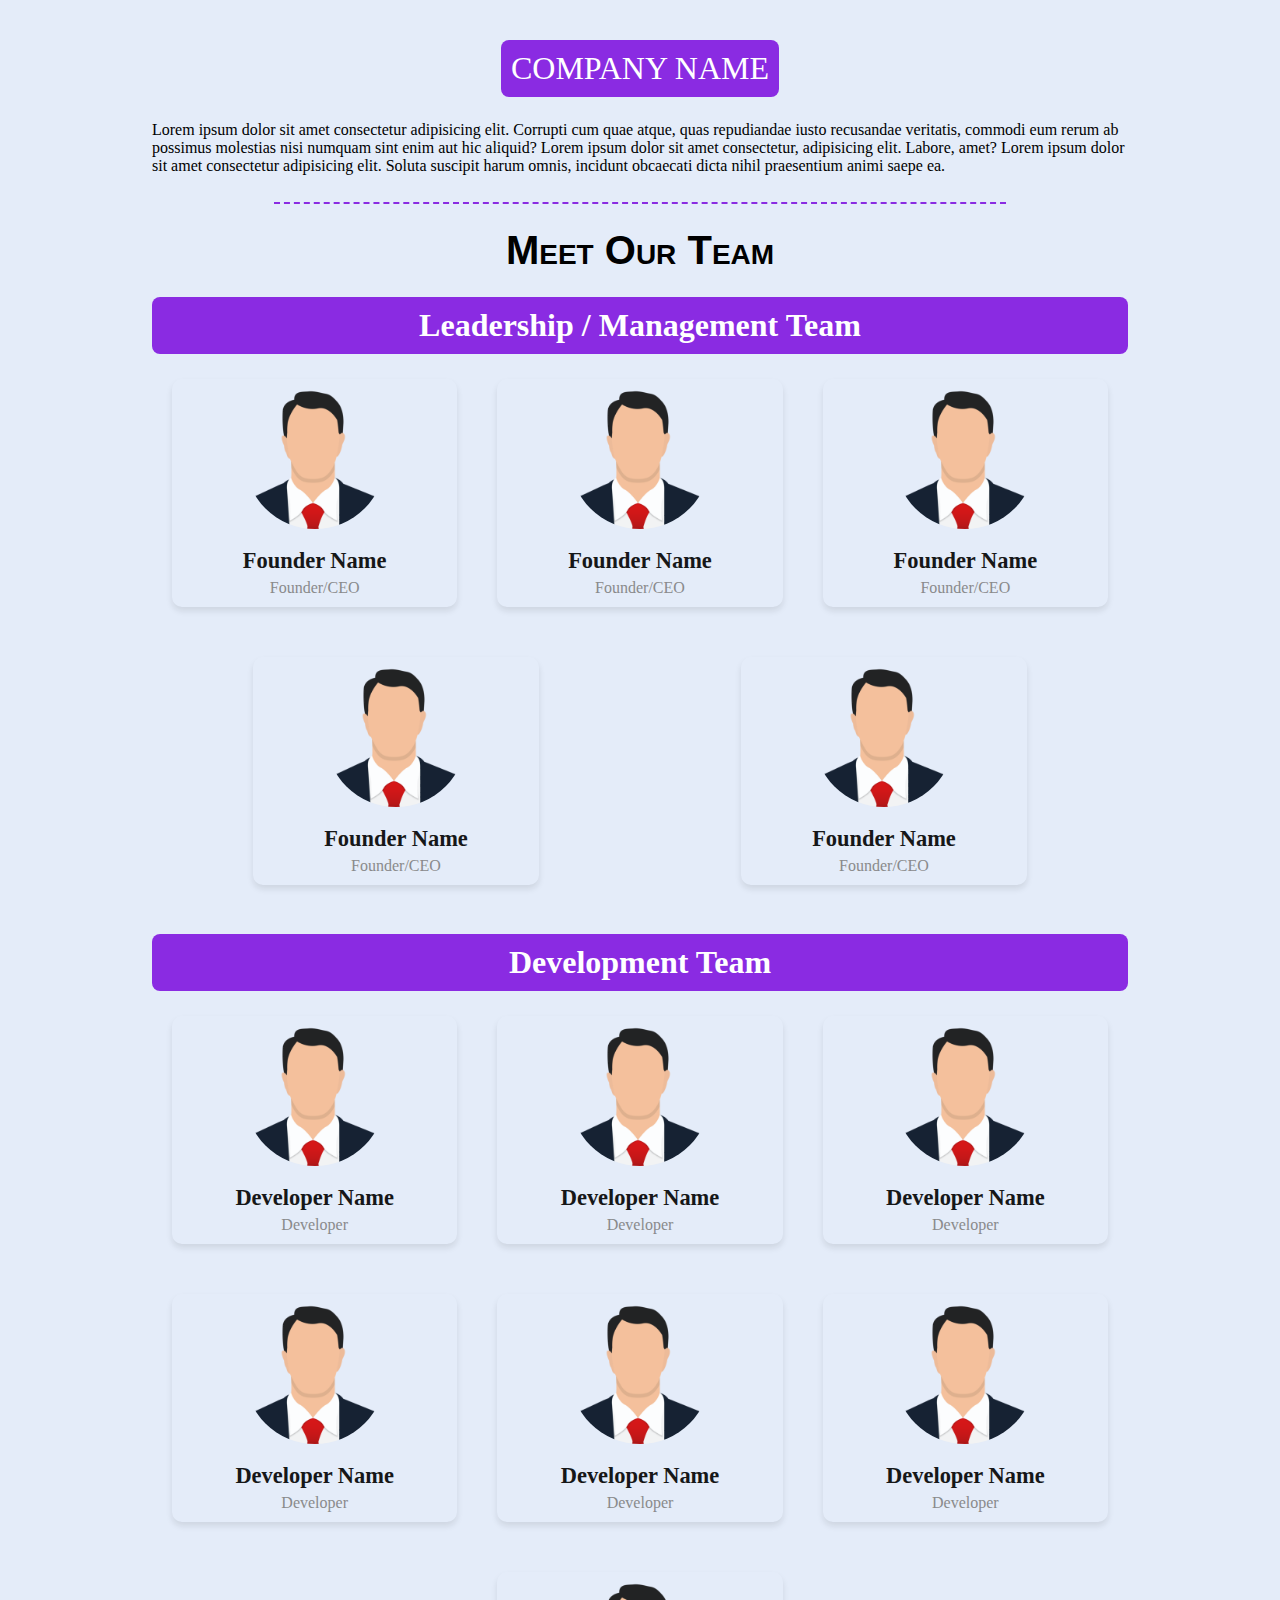
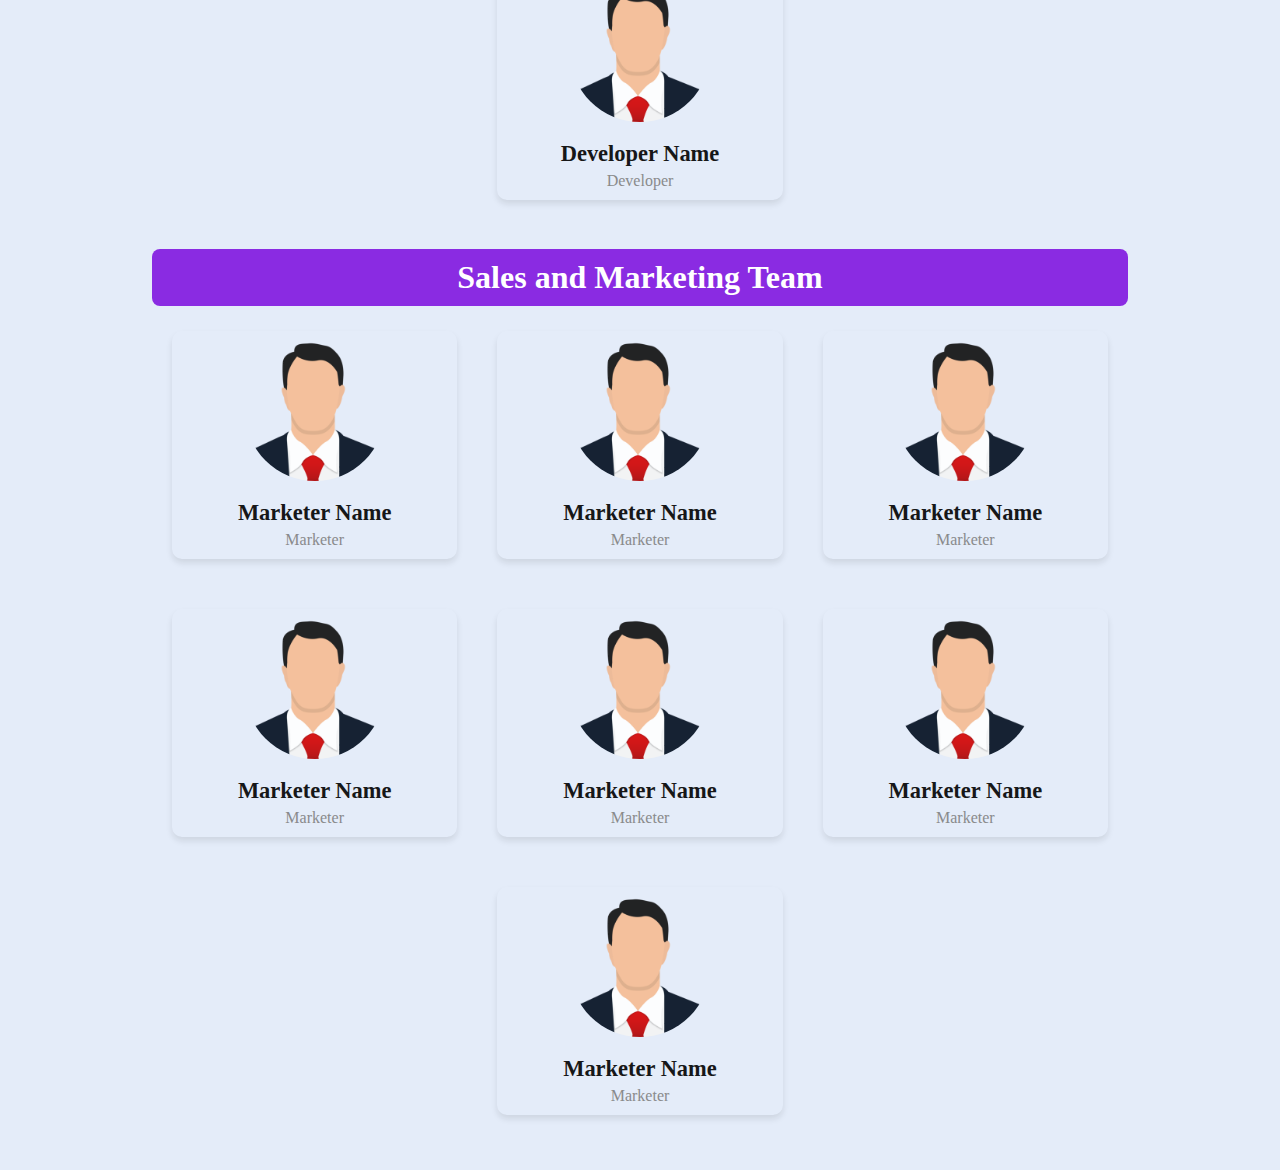
==== task-1/index.html @ cfe49f76 "first commit" ====
<!DOCTYPE html>
<html lang="en">

<head>
    <meta charset="UTF-8">
    <meta name="viewport" content="width=device-width, initial-scale=1.0">
    <title>Our Team</title>
    <link rel="stylesheet" href="styles.css">
</head>

<body>
    <div class="container">
        <section class="team-member" id="team">
            <div class="title">
                COMPANY NAME
            </div>
            <div class="description">
                Lorem ipsum dolor sit amet consectetur adipisicing elit. Corrupti cum quae atque, quas repudiandae iusto
                recusandae veritatis, commodi eum rerum ab possimus molestias nisi numquam sint enim aut hic aliquid?
                Lorem ipsum dolor sit amet consectetur, adipisicing elit. Labore, amet?
                Lorem ipsum dolor sit amet consectetur adipisicing elit. Soluta suscipit harum omnis, incidunt obcaecati
                dicta nihil praesentium animi saepe ea.
            </div>
            <div class="line"></div>
            <div class="team__title">
                Meet Our Team
            </div>
            <div class="team__department">
                <h1 class="department__title">Leadership / Management Team</h1>
                <div class="member">
                    <div class="member__photo">
                        <img src="./avatar.png" alt="member_pic">
                    </div>
                    <div class="member__name">
                        <h3>Founder Name</h3>
                    </div>
                    <div class="member__designation"><span>Founder/CEO</span></div>
                </div>
                <div class="member">
                    <div class="member__photo">
                        <img src="./avatar.png" alt="member_pic">
                    </div>
                    <div class="member__name">
                        <h3>Founder Name</h3>
                    </div>
                    <div class="member__designation"><span>Founder/CEO</span></div>
                </div>
                <div class="member">
                    <div class="member__photo">
                        <img src="./avatar.png" alt="member_pic">
                    </div>
                    <div class="member__name">
                        <h3>Founder Name</h3>
                    </div>
                    <div class="member__designation"><span>Founder/CEO</span></div>
                </div>
                <div class="member">
                    <div class="member__photo">
                        <img src="./avatar.png" alt="member_pic">
                    </div>
                    <div class="member__name">
                        <h3>Founder Name</h3>
                    </div>
                    <div class="member__designation"><span>Founder/CEO</span></div>
                </div>
                <div class="member">
                    <div class="member__photo">
                        <img src="./avatar.png" alt="member_pic">
                    </div>
                    <div class="member__name">
                        <h3>Founder Name</h3>
                    </div>
                    <div class="member__designation"><span>Founder/CEO</span></div>
                </div>
                <!-- Add more member cards as needed -->
            </div>
            <div class="team__department">
                <h1 class="department__title">Development Team</h1>
                <div class="member">
                    <div class="member__photo">
                        <img src="./avatar.png" alt="member_pic">
                    </div>
                    <div class="member__name">
                        <h3>Developer Name</h3>
                    </div>
                    <div class="member__designation"><span>Developer</span></div>
                </div>
                <div class="member">
                    <div class="member__photo">
                        <img src="./avatar.png" alt="member_pic">
                    </div>
                    <div class="member__name">
                        <h3>Developer Name</h3>
                    </div>
                    <div class="member__designation"><span>Developer</span></div>
                </div>
                <div class="member">
                    <div class="member__photo">
                        <img src="./avatar.png" alt="member_pic">
                    </div>
                    <div class="member__name">
                        <h3>Developer Name</h3>
                    </div>
                    <div class="member__designation"><span>Developer</span></div>
                </div>
                <div class="member">
                    <div class="member__photo">
                        <img src="./avatar.png" alt="member_pic">
                    </div>
                    <div class="member__name">
                        <h3>Developer Name</h3>
                    </div>
                    <div class="member__designation"><span>Developer</span></div>
                </div>
                <div class="member">
                    <div class="member__photo">
                        <img src="./avatar.png" alt="member_pic">
                    </div>
                    <div class="member__name">
                        <h3>Developer Name</h3>
                    </div>
                    <div class="member__designation"><span>Developer</span></div>
                </div>
                <div class="member">
                    <div class="member__photo">
                        <img src="./avatar.png" alt="member_pic">
                    </div>
                    <div class="member__name">
                        <h3>Developer Name</h3>
                    </div>
                    <div class="member__designation"><span>Developer</span></div>
                </div>
                <div class="member">
                    <div class="member__photo">
                        <img src="./avatar.png" alt="member_pic">
                    </div>
                    <div class="member__name">
                        <h3>Developer Name</h3>
                    </div>
                    <div class="member__designation"><span>Developer</span></div>
                </div>
                <!-- Add more member cards as needed -->
            </div>
            <div class="team__department">
                <h1 class="department__title">Sales and Marketing Team</h1>
                <div class="member">
                    <div class="member__photo">
                        <img src="./avatar.png" alt="member_pic">
                    </div>
                    <div class="member__name">
                        <h3>Marketer Name</h3>
                    </div>
                    <div class="member__designation"><span>Marketer</span></div>
                </div>
                <div class="member">
                    <div class="member__photo">
                        <img src="./avatar.png" alt="member_pic">
                    </div>
                    <div class="member__name">
                        <h3>Marketer Name</h3>
                    </div>
                    <div class="member__designation"><span>Marketer</span></div>
                </div>
                <div class="member">
                    <div class="member__photo">
                        <img src="./avatar.png" alt="member_pic">
                    </div>
                    <div class="member__name">
                        <h3>Marketer Name</h3>
                    </div>
                    <div class="member__designation"><span>Marketer</span></div>
                </div>
                <div class="member">
                    <div class="member__photo">
                        <img src="./avatar.png" alt="member_pic">
                    </div>
                    <div class="member__name">
                        <h3>Marketer Name</h3>
                    </div>
                    <div class="member__designation"><span>Marketer</span></div>
                </div>
                <div class="member">
                    <div class="member__photo">
                        <img src="./avatar.png" alt="member_pic">
                    </div>
                    <div class="member__name">
                        <h3>Marketer Name</h3>
                    </div>
                    <div class="member__designation"><span>Marketer</span></div>
                </div>
                <div class="member">
                    <div class="member__photo">
                        <img src="./avatar.png" alt="member_pic">
                    </div>
                    <div class="member__name">
                        <h3>Marketer Name</h3>
                    </div>
                    <div class="member__designation"><span>Marketer</span></div>
                </div>
                <div class="member">
                    <div class="member__photo">
                        <img src="./avatar.png" alt="member_pic">
                    </div>
                    <div class="member__name">
                        <h3>Marketer Name</h3>
                    </div>
                    <div class="member__designation"><span>Marketer</span></div>
                </div>
                <!-- Add more member cards as needed -->
            </div>
        </section>
    </div>
</body>

</html>
---- task-1/styles.css ----
* {
    margin: 0;
    padding: 0;
    box-sizing: border-box;
}

html {
    scroll-behavior: smooth;
}

.container {
    position: relative;
    z-index: -1;
    min-height: 100vh;
    width: 100%;
    padding: 30px;
    background-color: rgb(228, 236, 249);
    background-size: auto;
    background-repeat: repeat;
    background-position: center center;
}

.team-member {
    display: flex;
    flex-direction: column;
    align-items: center;
    gap: 1.5rem;
}

.description {
    width: 80%;
}

.line {
    height: 5px;
    width: 60%;
    border-bottom: 2px dashed blueviolet;
}

.title {
    font-size: 2rem;
    margin-top: 10px;
    padding: 10px;
    background-color: blueviolet;
    color: white;
    width: fit-content;
    text-align: center;
    border-radius: 8px;
}

.team__title {
    font-size: 2.5rem;
    font-family: Arial, Helvetica, sans-serif;
    font-weight: bolder;
    font-variant: small-caps;
}

.team__department {
    width: 80%;
    text-align: center;

}

.department__title {
    padding: 10px;
    background-color: blueviolet;
    color: white;
    border-radius: 8px;
}

.member {
    margin: 25px auto;
    padding: 10px;
    background-color: transparent;
    opacity: 0.9;
    border-radius: 10px;
    border: none;
    box-shadow: 0 4px 6px rgba(0, 0, 0, 0.1);
    transition: all 0.3s ease;
    max-width: 300px;
    cursor: pointer;
}

.member:hover {
    transform: translateY(-5px);
    box-shadow: 0 6px 8px rgba(0, 0, 0, 0.2);
}

.member__photo {
    margin-bottom: 15px;
}

.member__photo img {
    height: 140px;
    width: 140px;
    border-radius: 50%;
    object-fit: cover;
}

.member__name {
    font-size: 1.2rem;
    margin-bottom: 5px;
}

.member__designation {
    font-size: 1rem;
    color: gray;
}

@media screen and (min-width: 768px) {
    .team__department {
        display: flex;
        justify-content: space-between;
        align-items: flex-start;
        flex-wrap: wrap;
    }

    .department__title {
        width: 100%;
    }

    .member {
        width: calc(33.33% - 40px);
    }
}
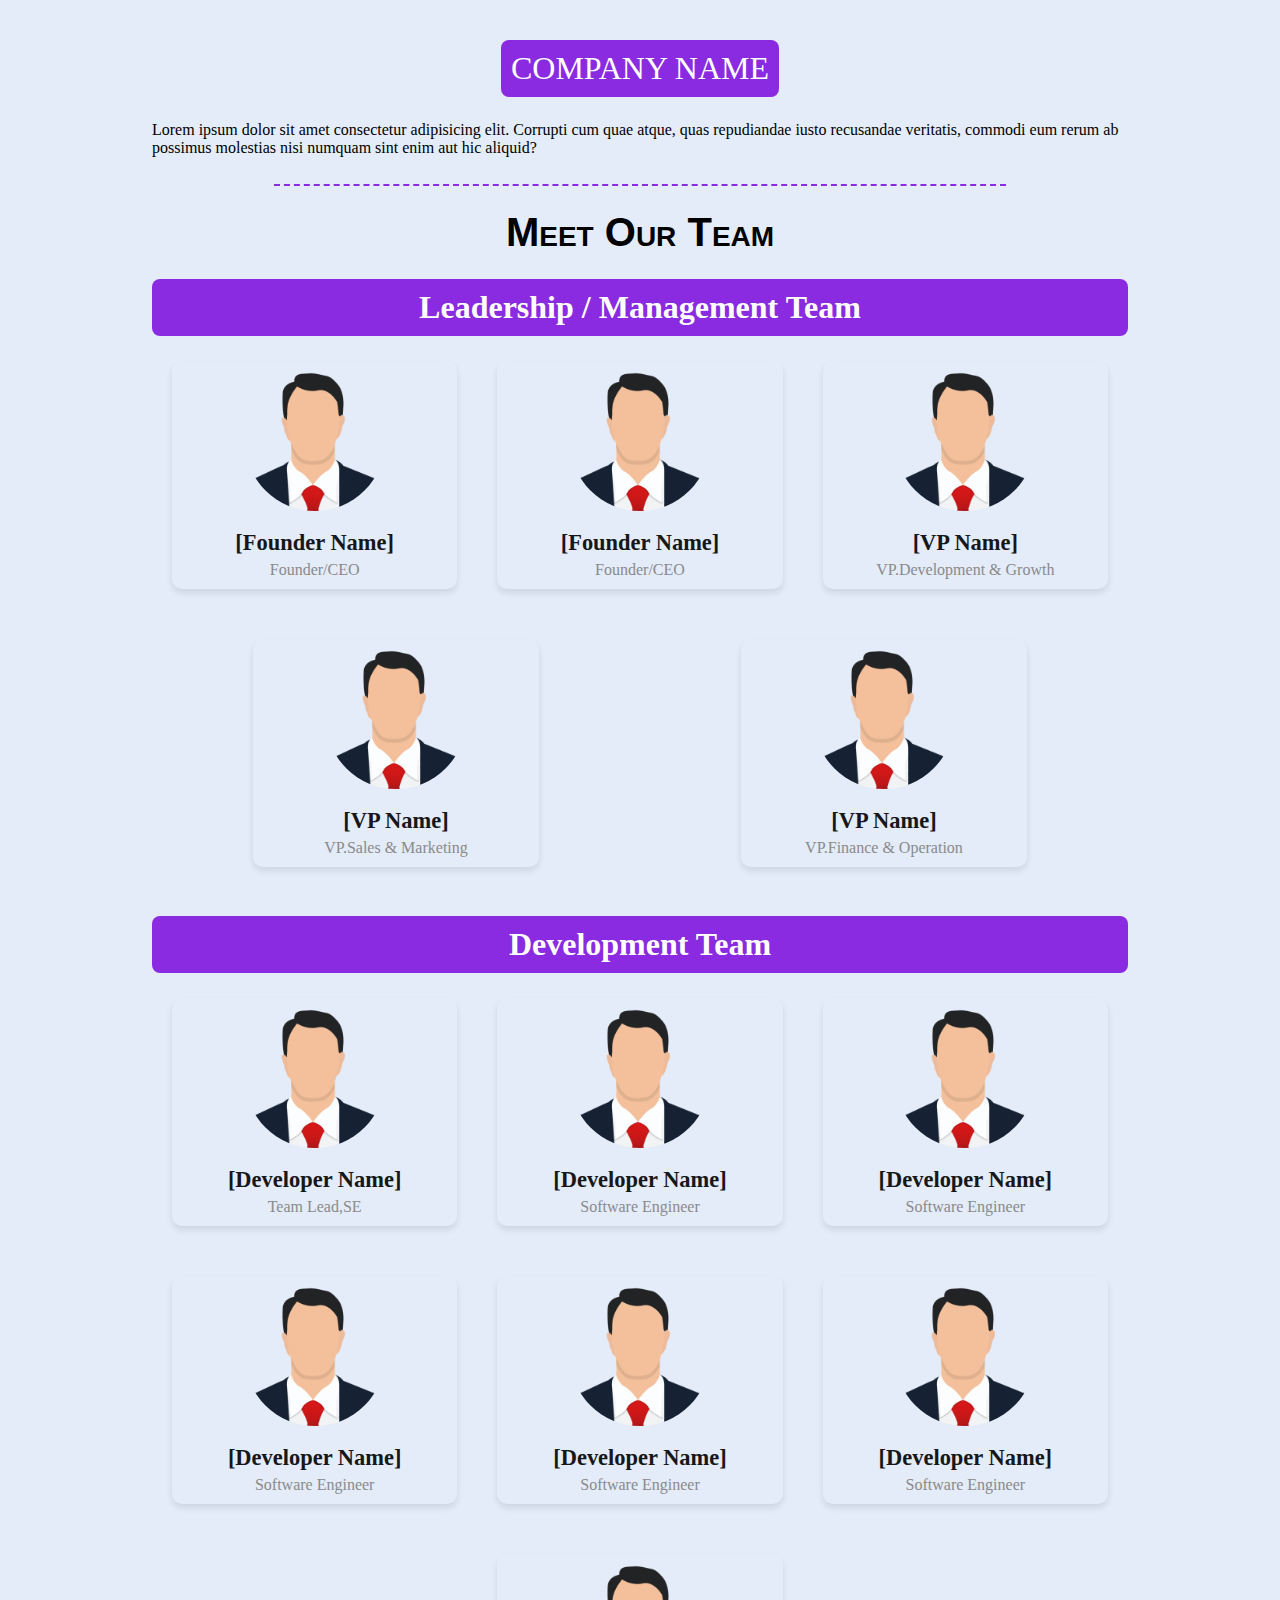
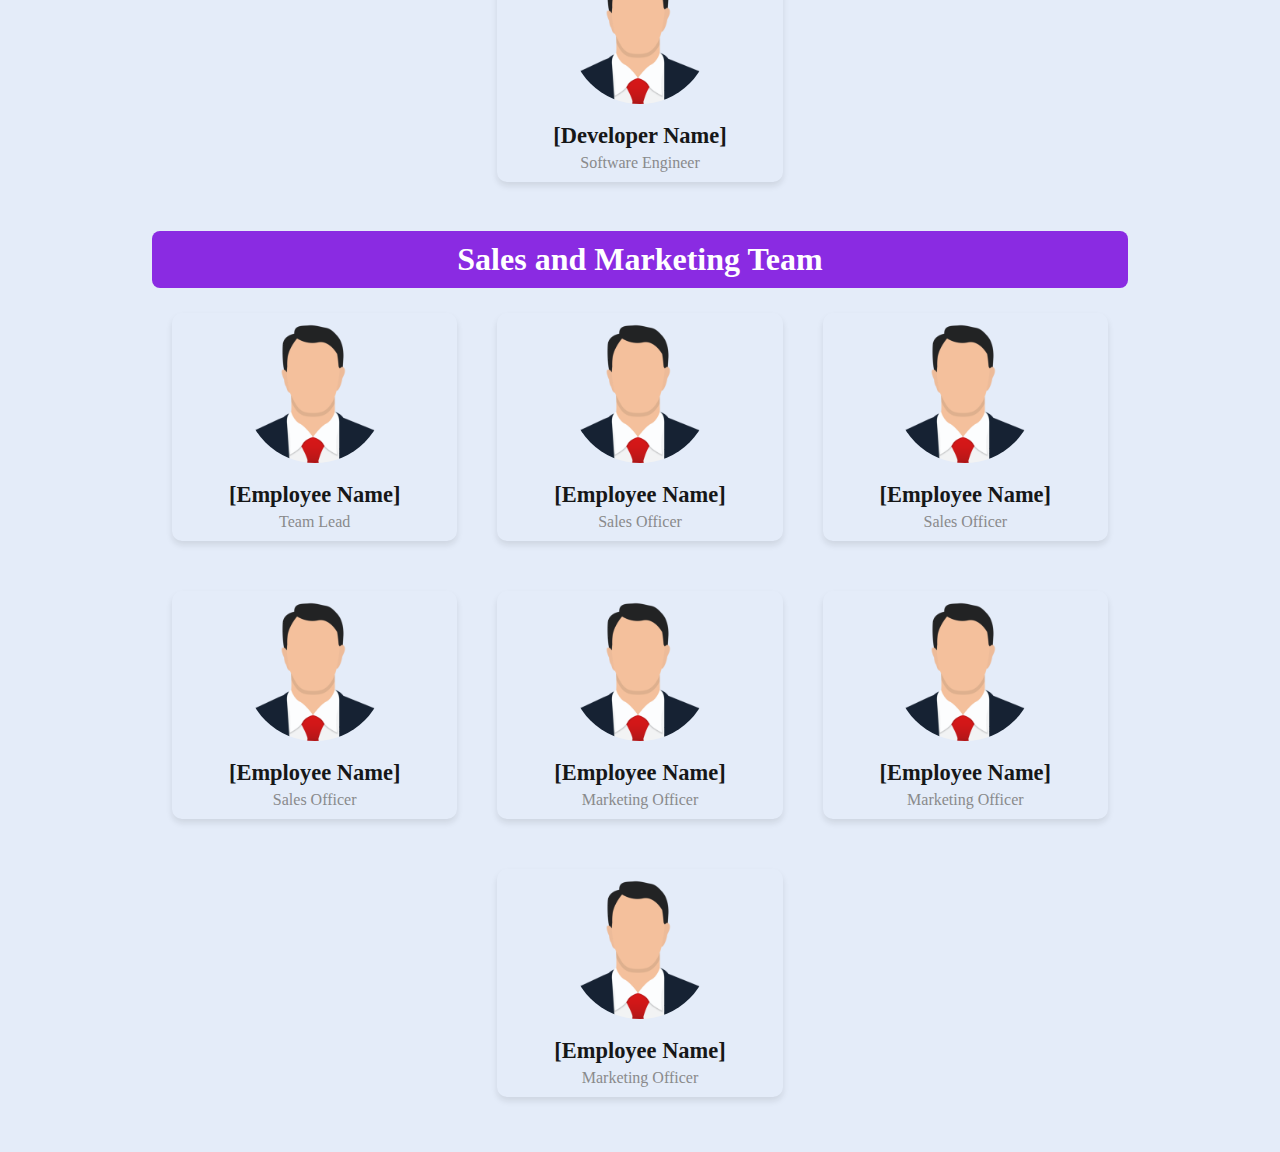
==== commit d8fad4d2: "Changes in employee designation" ====
--- a/task-1/index.html
+++ b/task-1/index.html
@@ -17,9 +17,6 @@
             <div class="description">
                 Lorem ipsum dolor sit amet consectetur adipisicing elit. Corrupti cum quae atque, quas repudiandae iusto
                 recusandae veritatis, commodi eum rerum ab possimus molestias nisi numquam sint enim aut hic aliquid?
-                Lorem ipsum dolor sit amet consectetur, adipisicing elit. Labore, amet?
-                Lorem ipsum dolor sit amet consectetur adipisicing elit. Soluta suscipit harum omnis, incidunt obcaecati
-                dicta nihil praesentium animi saepe ea.
             </div>
             <div class="line"></div>
             <div class="team__title">
@@ -32,7 +29,7 @@
                         <img src="./avatar.png" alt="member_pic">
                     </div>
                     <div class="member__name">
-                        <h3>Founder Name</h3>
+                        <h3>[Founder Name]</h3>
                     </div>
                     <div class="member__designation"><span>Founder/CEO</span></div>
                 </div>
@@ -41,7 +38,7 @@
                         <img src="./avatar.png" alt="member_pic">
                     </div>
                     <div class="member__name">
-                        <h3>Founder Name</h3>
+                        <h3>[Founder Name]</h3>
                     </div>
                     <div class="member__designation"><span>Founder/CEO</span></div>
                 </div>
@@ -50,29 +47,28 @@
                         <img src="./avatar.png" alt="member_pic">
                     </div>
                     <div class="member__name">
-                        <h3>Founder Name</h3>
-                    </div>
-                    <div class="member__designation"><span>Founder/CEO</span></div>
-                </div>
-                <div class="member">
-                    <div class="member__photo">
-                        <img src="./avatar.png" alt="member_pic">
-                    </div>
-                    <div class="member__name">
-                        <h3>Founder Name</h3>
-                    </div>
-                    <div class="member__designation"><span>Founder/CEO</span></div>
-                </div>
-                <div class="member">
-                    <div class="member__photo">
-                        <img src="./avatar.png" alt="member_pic">
-                    </div>
-                    <div class="member__name">
-                        <h3>Founder Name</h3>
-                    </div>
-                    <div class="member__designation"><span>Founder/CEO</span></div>
-                </div>
-                <!-- Add more member cards as needed -->
+                        <h3>[VP Name]</h3>
+                    </div>
+                    <div class="member__designation"><span>VP.Development & Growth</span></div>
+                </div>
+                <div class="member">
+                    <div class="member__photo">
+                        <img src="./avatar.png" alt="member_pic">
+                    </div>
+                    <div class="member__name">
+                        <h3>[VP Name]</h3>
+                    </div>
+                    <div class="member__designation"><span>VP.Sales & Marketing</span></div>
+                </div>
+                <div class="member">
+                    <div class="member__photo">
+                        <img src="./avatar.png" alt="member_pic">
+                    </div>
+                    <div class="member__name">
+                        <h3>[VP Name]</h3>
+                    </div>
+                    <div class="member__designation"><span>VP.Finance & Operation</span></div>
+                </div>
             </div>
             <div class="team__department">
                 <h1 class="department__title">Development Team</h1>
@@ -81,65 +77,64 @@
                         <img src="./avatar.png" alt="member_pic">
                     </div>
                     <div class="member__name">
-                        <h3>Developer Name</h3>
-                    </div>
-                    <div class="member__designation"><span>Developer</span></div>
-                </div>
-                <div class="member">
-                    <div class="member__photo">
-                        <img src="./avatar.png" alt="member_pic">
-                    </div>
-                    <div class="member__name">
-                        <h3>Developer Name</h3>
-                    </div>
-                    <div class="member__designation"><span>Developer</span></div>
-                </div>
-                <div class="member">
-                    <div class="member__photo">
-                        <img src="./avatar.png" alt="member_pic">
-                    </div>
-                    <div class="member__name">
-                        <h3>Developer Name</h3>
-                    </div>
-                    <div class="member__designation"><span>Developer</span></div>
-                </div>
-                <div class="member">
-                    <div class="member__photo">
-                        <img src="./avatar.png" alt="member_pic">
-                    </div>
-                    <div class="member__name">
-                        <h3>Developer Name</h3>
-                    </div>
-                    <div class="member__designation"><span>Developer</span></div>
-                </div>
-                <div class="member">
-                    <div class="member__photo">
-                        <img src="./avatar.png" alt="member_pic">
-                    </div>
-                    <div class="member__name">
-                        <h3>Developer Name</h3>
-                    </div>
-                    <div class="member__designation"><span>Developer</span></div>
-                </div>
-                <div class="member">
-                    <div class="member__photo">
-                        <img src="./avatar.png" alt="member_pic">
-                    </div>
-                    <div class="member__name">
-                        <h3>Developer Name</h3>
-                    </div>
-                    <div class="member__designation"><span>Developer</span></div>
-                </div>
-                <div class="member">
-                    <div class="member__photo">
-                        <img src="./avatar.png" alt="member_pic">
-                    </div>
-                    <div class="member__name">
-                        <h3>Developer Name</h3>
-                    </div>
-                    <div class="member__designation"><span>Developer</span></div>
-                </div>
-                <!-- Add more member cards as needed -->
+                        <h3>[Developer Name]</h3>
+                    </div>
+                    <div class="member__designation"><span>Team Lead,SE</span></div>
+                </div>
+                <div class="member">
+                    <div class="member__photo">
+                        <img src="./avatar.png" alt="member_pic">
+                    </div>
+                    <div class="member__name">
+                        <h3>[Developer Name]</h3>
+                    </div>
+                    <div class="member__designation"><span>Software Engineer</span></div>
+                </div>
+                <div class="member">
+                    <div class="member__photo">
+                        <img src="./avatar.png" alt="member_pic">
+                    </div>
+                    <div class="member__name">
+                        <h3>[Developer Name]</h3>
+                    </div>
+                    <div class="member__designation"><span>Software Engineer</span></div>
+                </div>
+                <div class="member">
+                    <div class="member__photo">
+                        <img src="./avatar.png" alt="member_pic">
+                    </div>
+                    <div class="member__name">
+                        <h3>[Developer Name]</h3>
+                    </div>
+                    <div class="member__designation"><span>Software Engineer</span></div>
+                </div>
+                <div class="member">
+                    <div class="member__photo">
+                        <img src="./avatar.png" alt="member_pic">
+                    </div>
+                    <div class="member__name">
+                        <h3>[Developer Name]</h3>
+                    </div>
+                    <div class="member__designation"><span>Software Engineer</span></div>
+                </div>
+                <div class="member">
+                    <div class="member__photo">
+                        <img src="./avatar.png" alt="member_pic">
+                    </div>
+                    <div class="member__name">
+                        <h3>[Developer Name]</h3>
+                    </div>
+                    <div class="member__designation"><span>Software Engineer</span></div>
+                </div>
+                <div class="member">
+                    <div class="member__photo">
+                        <img src="./avatar.png" alt="member_pic">
+                    </div>
+                    <div class="member__name">
+                        <h3>[Developer Name]</h3>
+                    </div>
+                    <div class="member__designation"><span>Software Engineer</span></div>
+                </div>
             </div>
             <div class="team__department">
                 <h1 class="department__title">Sales and Marketing Team</h1>
@@ -148,65 +143,64 @@
                         <img src="./avatar.png" alt="member_pic">
                     </div>
                     <div class="member__name">
-                        <h3>Marketer Name</h3>
-                    </div>
-                    <div class="member__designation"><span>Marketer</span></div>
-                </div>
-                <div class="member">
-                    <div class="member__photo">
-                        <img src="./avatar.png" alt="member_pic">
-                    </div>
-                    <div class="member__name">
-                        <h3>Marketer Name</h3>
-                    </div>
-                    <div class="member__designation"><span>Marketer</span></div>
-                </div>
-                <div class="member">
-                    <div class="member__photo">
-                        <img src="./avatar.png" alt="member_pic">
-                    </div>
-                    <div class="member__name">
-                        <h3>Marketer Name</h3>
-                    </div>
-                    <div class="member__designation"><span>Marketer</span></div>
-                </div>
-                <div class="member">
-                    <div class="member__photo">
-                        <img src="./avatar.png" alt="member_pic">
-                    </div>
-                    <div class="member__name">
-                        <h3>Marketer Name</h3>
-                    </div>
-                    <div class="member__designation"><span>Marketer</span></div>
-                </div>
-                <div class="member">
-                    <div class="member__photo">
-                        <img src="./avatar.png" alt="member_pic">
-                    </div>
-                    <div class="member__name">
-                        <h3>Marketer Name</h3>
-                    </div>
-                    <div class="member__designation"><span>Marketer</span></div>
-                </div>
-                <div class="member">
-                    <div class="member__photo">
-                        <img src="./avatar.png" alt="member_pic">
-                    </div>
-                    <div class="member__name">
-                        <h3>Marketer Name</h3>
-                    </div>
-                    <div class="member__designation"><span>Marketer</span></div>
-                </div>
-                <div class="member">
-                    <div class="member__photo">
-                        <img src="./avatar.png" alt="member_pic">
-                    </div>
-                    <div class="member__name">
-                        <h3>Marketer Name</h3>
-                    </div>
-                    <div class="member__designation"><span>Marketer</span></div>
-                </div>
-                <!-- Add more member cards as needed -->
+                        <h3>[Employee Name]</h3>
+                    </div>
+                    <div class="member__designation"><span>Team Lead</span></div>
+                </div>
+                <div class="member">
+                    <div class="member__photo">
+                        <img src="./avatar.png" alt="member_pic">
+                    </div>
+                    <div class="member__name">
+                        <h3>[Employee Name]</h3>
+                    </div>
+                    <div class="member__designation"><span>Sales Officer</span></div>
+                </div>
+                <div class="member">
+                    <div class="member__photo">
+                        <img src="./avatar.png" alt="member_pic">
+                    </div>
+                    <div class="member__name">
+                        <h3>[Employee Name]</h3>
+                    </div>
+                    <div class="member__designation"><span>Sales Officer</span></div>
+                </div>
+                <div class="member">
+                    <div class="member__photo">
+                        <img src="./avatar.png" alt="member_pic">
+                    </div>
+                    <div class="member__name">
+                        <h3>[Employee Name]</h3>
+                    </div>
+                    <div class="member__designation"><span>Sales Officer</span></div>
+                </div>
+                <div class="member">
+                    <div class="member__photo">
+                        <img src="./avatar.png" alt="member_pic">
+                    </div>
+                    <div class="member__name">
+                        <h3>[Employee Name]</h3>
+                    </div>
+                    <div class="member__designation"><span>Marketing Officer</span></div>
+                </div>
+                <div class="member">
+                    <div class="member__photo">
+                        <img src="./avatar.png" alt="member_pic">
+                    </div>
+                    <div class="member__name">
+                        <h3>[Employee Name]</h3>
+                    </div>
+                    <div class="member__designation"><span>Marketing Officer</span></div>
+                </div>
+                <div class="member">
+                    <div class="member__photo">
+                        <img src="./avatar.png" alt="member_pic">
+                    </div>
+                    <div class="member__name">
+                        <h3>[Employee Name]</h3>
+                    </div>
+                    <div class="member__designation"><span>Marketing Officer</span></div>
+                </div>
             </div>
         </section>
     </div>
